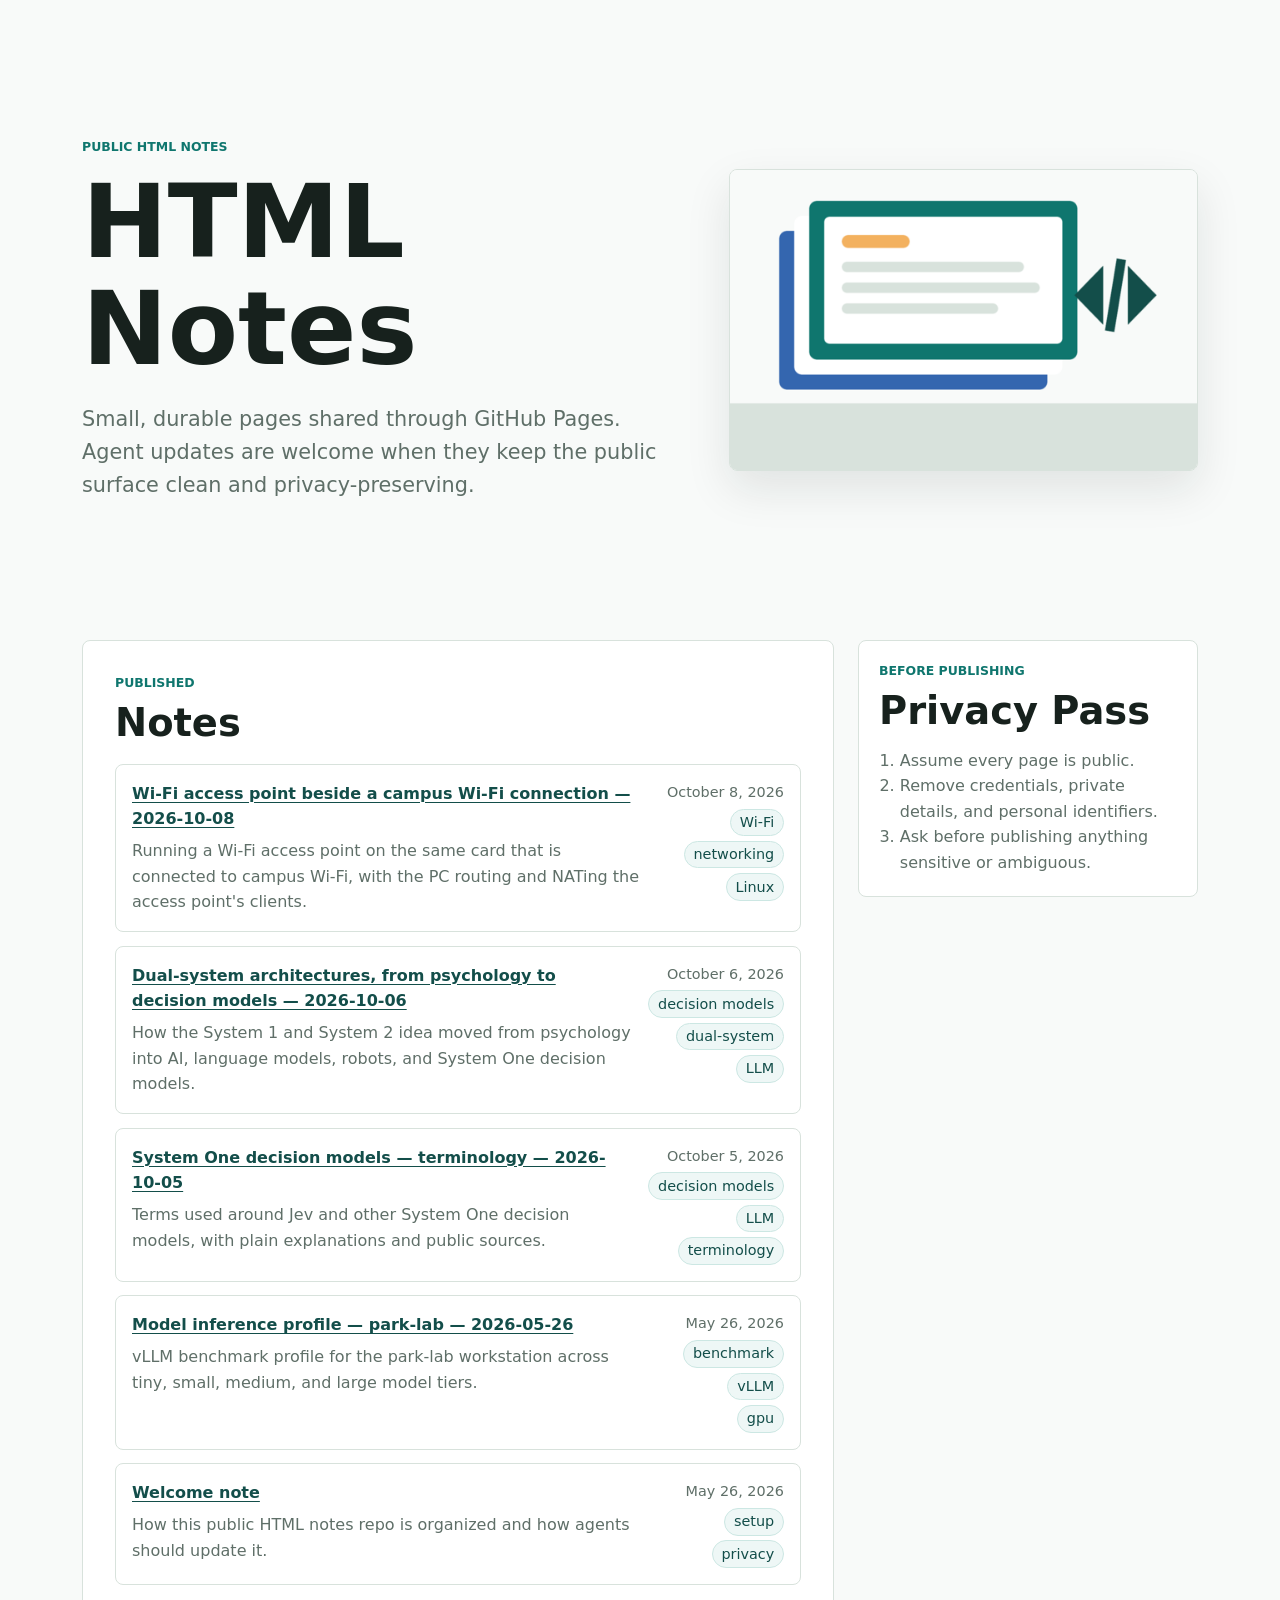
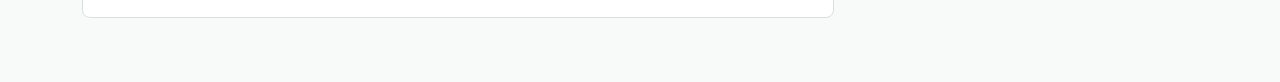
==== index.html @ f221ca8e "Add Wi-Fi access point beside campus Wi-Fi note Co-Authored-By: Claude Opus 5.5 <noreply@anthropic.c" ====
<!doctype html>
<html lang="en">
  <head>
    <meta charset="utf-8">
    <meta name="viewport" content="width=device-width, initial-scale=1">
    <title>HTML Notes</title>
    <meta
      name="description"
      content="A public collection of static HTML notes maintained by humans and agents."
    >
    <link rel="stylesheet" href="assets/styles.css">
  </head>
  <body>
    <header class="site-header">
      <div class="header-copy">
        <p class="eyebrow">Public HTML notes</p>
        <h1>HTML Notes</h1>
        <p class="intro">
          Small, durable pages shared through GitHub Pages. Agent updates are welcome
          when they keep the public surface clean and privacy-preserving.
        </p>
      </div>
      <img
        class="cover-art"
        src="assets/notes-cover.png"
        width="560"
        height="360"
        alt="Layered note cards with HTML brackets"
      >
    </header>

    <main class="page-shell">
      <section class="notes-section" aria-labelledby="notes-heading">
        <div class="section-heading">
          <p class="eyebrow">Published</p>
          <h2 id="notes-heading">Notes</h2>
        </div>

        <article class="note-card">
          <div>
            <a href="notes/wifi-ap-beside-campus-wifi-2026-10-08.html">
              Wi-Fi access point beside a campus Wi-Fi connection &mdash; 2026-10-08
            </a>
            <p>
              Running a Wi-Fi access point on the same card that is connected to campus
              Wi-Fi, with the PC routing and NATing the access point's clients.
            </p>
          </div>
          <div class="note-meta">
            <time datetime="2026-10-08">October 8, 2026</time>
            <span>Wi-Fi</span>
            <span>networking</span>
            <span>Linux</span>
          </div>
        </article>

        <article class="note-card">
          <div>
            <a href="notes/dual-system-architectures-2026-10-06.html">
              Dual-system architectures, from psychology to decision models &mdash; 2026-10-06
            </a>
            <p>
              How the System 1 and System 2 idea moved from psychology into AI, language
              models, robots, and System One decision models.
            </p>
          </div>
          <div class="note-meta">
            <time datetime="2026-10-06">October 6, 2026</time>
            <span>decision models</span>
            <span>dual-system</span>
            <span>LLM</span>
          </div>
        </article>

        <article class="note-card">
          <div>
            <a href="notes/system-one-decision-models-terminology-2026-10-05.html">
              System One decision models &mdash; terminology &mdash; 2026-10-05
            </a>
            <p>
              Terms used around Jev and other System One decision models, with plain
              explanations and public sources.
            </p>
          </div>
          <div class="note-meta">
            <time datetime="2026-10-05">October 5, 2026</time>
            <span>decision models</span>
            <span>LLM</span>
            <span>terminology</span>
          </div>
        </article>

        <article class="note-card">
          <div>
            <a href="notes/model-inference-profile-park-lab-2026-05-26.html">
              Model inference profile &mdash; park-lab &mdash; 2026-05-26
            </a>
            <p>
              vLLM benchmark profile for the park-lab workstation across tiny,
              small, medium, and large model tiers.
            </p>
          </div>
          <div class="note-meta">
            <time datetime="2026-05-26">May 26, 2026</time>
            <span>benchmark</span>
            <span>vLLM</span>
            <span>gpu</span>
          </div>
        </article>

        <article class="note-card">
          <div>
            <a href="notes/welcome.html">Welcome note</a>
            <p>
              How this public HTML notes repo is organized and how agents should
              update it.
            </p>
          </div>
          <div class="note-meta">
            <time datetime="2026-05-26">May 26, 2026</time>
            <span>setup</span>
            <span>privacy</span>
          </div>
        </article>
      </section>

      <aside class="rules-panel" aria-labelledby="rules-heading">
        <p class="eyebrow">Before publishing</p>
        <h2 id="rules-heading">Privacy Pass</h2>
        <ol>
          <li>Assume every page is public.</li>
          <li>Remove credentials, private details, and personal identifiers.</li>
          <li>Ask before publishing anything sensitive or ambiguous.</li>
        </ol>
      </aside>
    </main>
  </body>
</html>
---- assets/styles.css ----
:root {
  color-scheme: light;
  --bg: #f8faf9;
  --surface: #ffffff;
  --ink: #17211d;
  --muted: #5f6f68;
  --line: #d8e2dc;
  --accent: #0f766e;
  --accent-strong: #134e4a;
  --warm: #f3b15f;
  --blue: #3466af;
  --shadow: 0 18px 45px rgba(23, 33, 29, 0.1);
}

* {
  box-sizing: border-box;
}

body {
  margin: 0;
  background: var(--bg);
  color: var(--ink);
  font-family:
    Inter, ui-sans-serif, system-ui, -apple-system, BlinkMacSystemFont, "Segoe UI",
    sans-serif;
  line-height: 1.6;
}

a {
  color: var(--accent-strong);
  font-weight: 700;
  text-decoration-thickness: 0.08em;
  text-underline-offset: 0.18em;
}

code {
  background: #edf4f1;
  border: 1px solid var(--line);
  border-radius: 4px;
  color: #23312c;
  font-size: 0.95em;
  padding: 0.05rem 0.28rem;
}

.site-header {
  align-items: center;
  display: grid;
  gap: clamp(1.5rem, 4vw, 4rem);
  grid-template-columns: minmax(0, 1fr) minmax(260px, 42%);
  margin: 0 auto;
  max-width: 1180px;
  min-height: min(640px, 86vh);
  padding: clamp(2rem, 6vw, 5rem) clamp(1rem, 5vw, 2rem);
}

.header-copy {
  max-width: 720px;
}

.eyebrow {
  color: var(--accent);
  font-size: 0.78rem;
  font-weight: 800;
  letter-spacing: 0;
  margin: 0 0 0.65rem;
  text-transform: uppercase;
}

h1,
h2 {
  line-height: 1.05;
  margin: 0;
}

h1 {
  font-size: clamp(3rem, 8vw, 7rem);
}

h2 {
  font-size: clamp(1.65rem, 3vw, 2.5rem);
}

.intro {
  color: var(--muted);
  font-size: clamp(1.05rem, 2vw, 1.3rem);
  margin: 1.25rem 0 0;
  max-width: 58ch;
}

.cover-art {
  aspect-ratio: 14 / 9;
  border: 1px solid var(--line);
  border-radius: 8px;
  box-shadow: var(--shadow);
  display: block;
  height: auto;
  object-fit: cover;
  width: 100%;
}

.page-shell {
  display: grid;
  gap: 1.5rem;
  grid-template-columns: minmax(0, 1fr) minmax(260px, 340px);
  margin: 0 auto;
  max-width: 1180px;
  padding: 0 clamp(1rem, 5vw, 2rem) 4rem;
}

.notes-section,
.rules-panel,
.note-article {
  background: var(--surface);
  border: 1px solid var(--line);
  border-radius: 8px;
}

.notes-section {
  padding: clamp(1.25rem, 3vw, 2rem);
}

.section-heading {
  margin-bottom: 1.25rem;
}

.note-card {
  align-items: start;
  border: 1px solid var(--line);
  border-radius: 8px;
  display: grid;
  gap: 1rem;
  grid-template-columns: minmax(0, 1fr) auto;
  padding: 1rem;
}

.note-card + .note-card {
  margin-top: 0.85rem;
}

.note-card p {
  color: var(--muted);
  margin: 0.4rem 0 0;
}

.note-meta {
  align-items: end;
  color: var(--muted);
  display: flex;
  flex-direction: column;
  font-size: 0.9rem;
  gap: 0.3rem;
  min-width: 8rem;
}

.note-meta span {
  background: #eef7f6;
  border: 1px solid #cce7e3;
  border-radius: 999px;
  color: var(--accent-strong);
  padding: 0.08rem 0.55rem;
}

.rules-panel {
  align-self: start;
  padding: 1.25rem;
}

.rules-panel ol {
  color: var(--muted);
  margin: 1rem 0 0;
  padding-left: 1.3rem;
}

.note-page {
  margin: 0 auto;
  max-width: 860px;
  padding: clamp(1rem, 5vw, 2.5rem);
}

.note-page-wide {
  max-width: 1180px;
}

.note-nav {
  margin-bottom: 1rem;
}

.note-article {
  padding: clamp(1.25rem, 4vw, 2.5rem);
}

.note-article header {
  border-bottom: 1px solid var(--line);
  margin-bottom: 2rem;
  padding-bottom: 1.5rem;
}

.note-article time,
.note-dek {
  color: var(--muted);
}

.note-dek {
  font-size: 1.1rem;
  margin: 1rem 0;
}

.note-article section + section {
  margin-top: 1.75rem;
}

.table-wrap {
  border: 1px solid var(--line);
  border-radius: 8px;
  margin-top: 1rem;
  max-width: 100%;
  overflow-x: auto;
}

table {
  border-collapse: collapse;
  font-size: 0.9rem;
  min-width: 1120px;
  width: 100%;
}

th,
td {
  border-bottom: 1px solid var(--line);
  padding: 0.55rem 0.7rem;
  text-align: left;
  white-space: nowrap;
}

th {
  background: #eef7f6;
  color: var(--accent-strong);
  font-size: 0.78rem;
  font-weight: 800;
}

td {
  color: #25332f;
}

tbody tr:nth-child(even) {
  background: #fbfdfc;
}

.status-ok,
.status-fail {
  border-radius: 999px;
  display: inline-block;
  font-weight: 800;
  padding: 0.05rem 0.5rem;
}

.status-ok {
  background: #e7f6ec;
  color: #17613a;
}

.status-fail {
  background: #fff1e6;
  color: #9a3412;
}

@media (max-width: 760px) {
  .site-header,
  .page-shell,
  .note-card {
    grid-template-columns: 1fr;
  }

  .site-header {
    min-height: auto;
  }

  .note-meta {
    align-items: start;
    flex-direction: row;
    flex-wrap: wrap;
  }
}
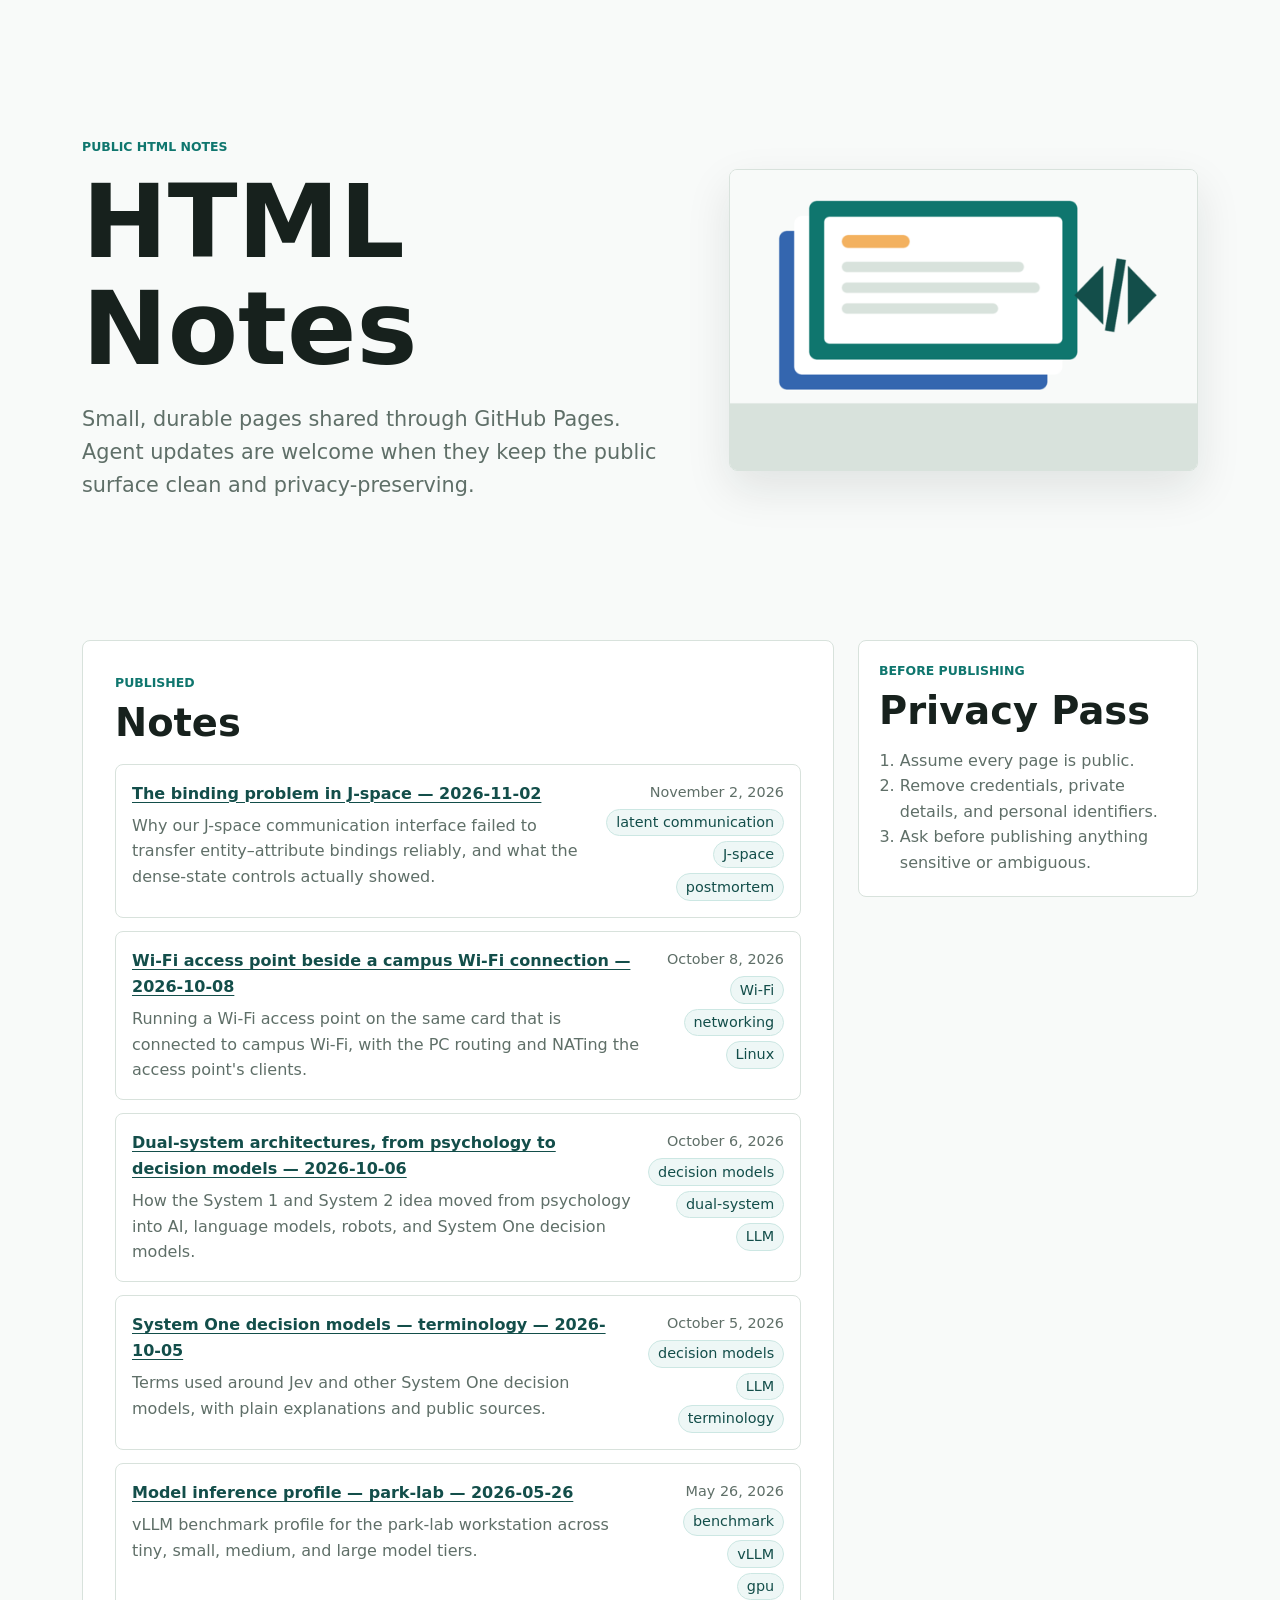
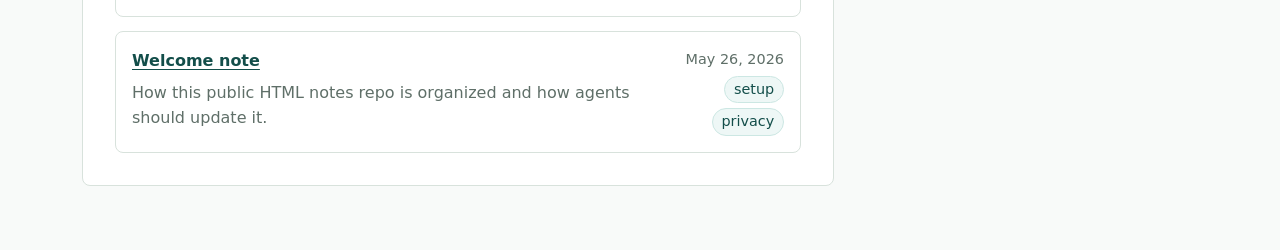
==== commit d4150531: "Publish J-space latent communication postmortem" ====
--- a/index.html
+++ b/index.html
@@ -35,6 +35,24 @@
           <p class="eyebrow">Published</p>
           <h2 id="notes-heading">Notes</h2>
         </div>
+
+        <article class="note-card">
+          <div>
+            <a href="notes/j-space-latent-communication-postmortem-2026-11-02.html">
+              The binding problem in J-space &mdash; 2026-11-02
+            </a>
+            <p>
+              Why our J-space communication interface failed to transfer entity–attribute
+              bindings reliably, and what the dense-state controls actually showed.
+            </p>
+          </div>
+          <div class="note-meta">
+            <time datetime="2026-11-02">November 2, 2026</time>
+            <span>latent communication</span>
+            <span>J-space</span>
+            <span>postmortem</span>
+          </div>
+        </article>
 
         <article class="note-card">
           <div>
--- a/assets/styles.css
+++ b/assets/styles.css
@@ -282,3 +282,39 @@
     flex-wrap: wrap;
   }
 }
+
+/* Keep research-note tables readable within the existing article layout. */
+.compact-table {
+  min-width: 0;
+}
+
+.compact-table caption {
+  color: var(--muted);
+  padding: 0.65rem;
+  text-align: left;
+}
+
+.compact-table th,
+.compact-table td {
+  vertical-align: top;
+  white-space: normal;
+}
+
+.jspace-note pre {
+  background: #edf4f1;
+  border: 1px solid var(--line);
+  border-radius: 8px;
+  padding: 1rem;
+  white-space: pre-wrap;
+}
+
+.jspace-note pre code {
+  background: transparent;
+  border: 0;
+  padding: 0;
+}
+
+.jspace-note h1 {
+  font-size: clamp(2.5rem, 6vw, 4.25rem);
+  text-wrap: balance;
+}
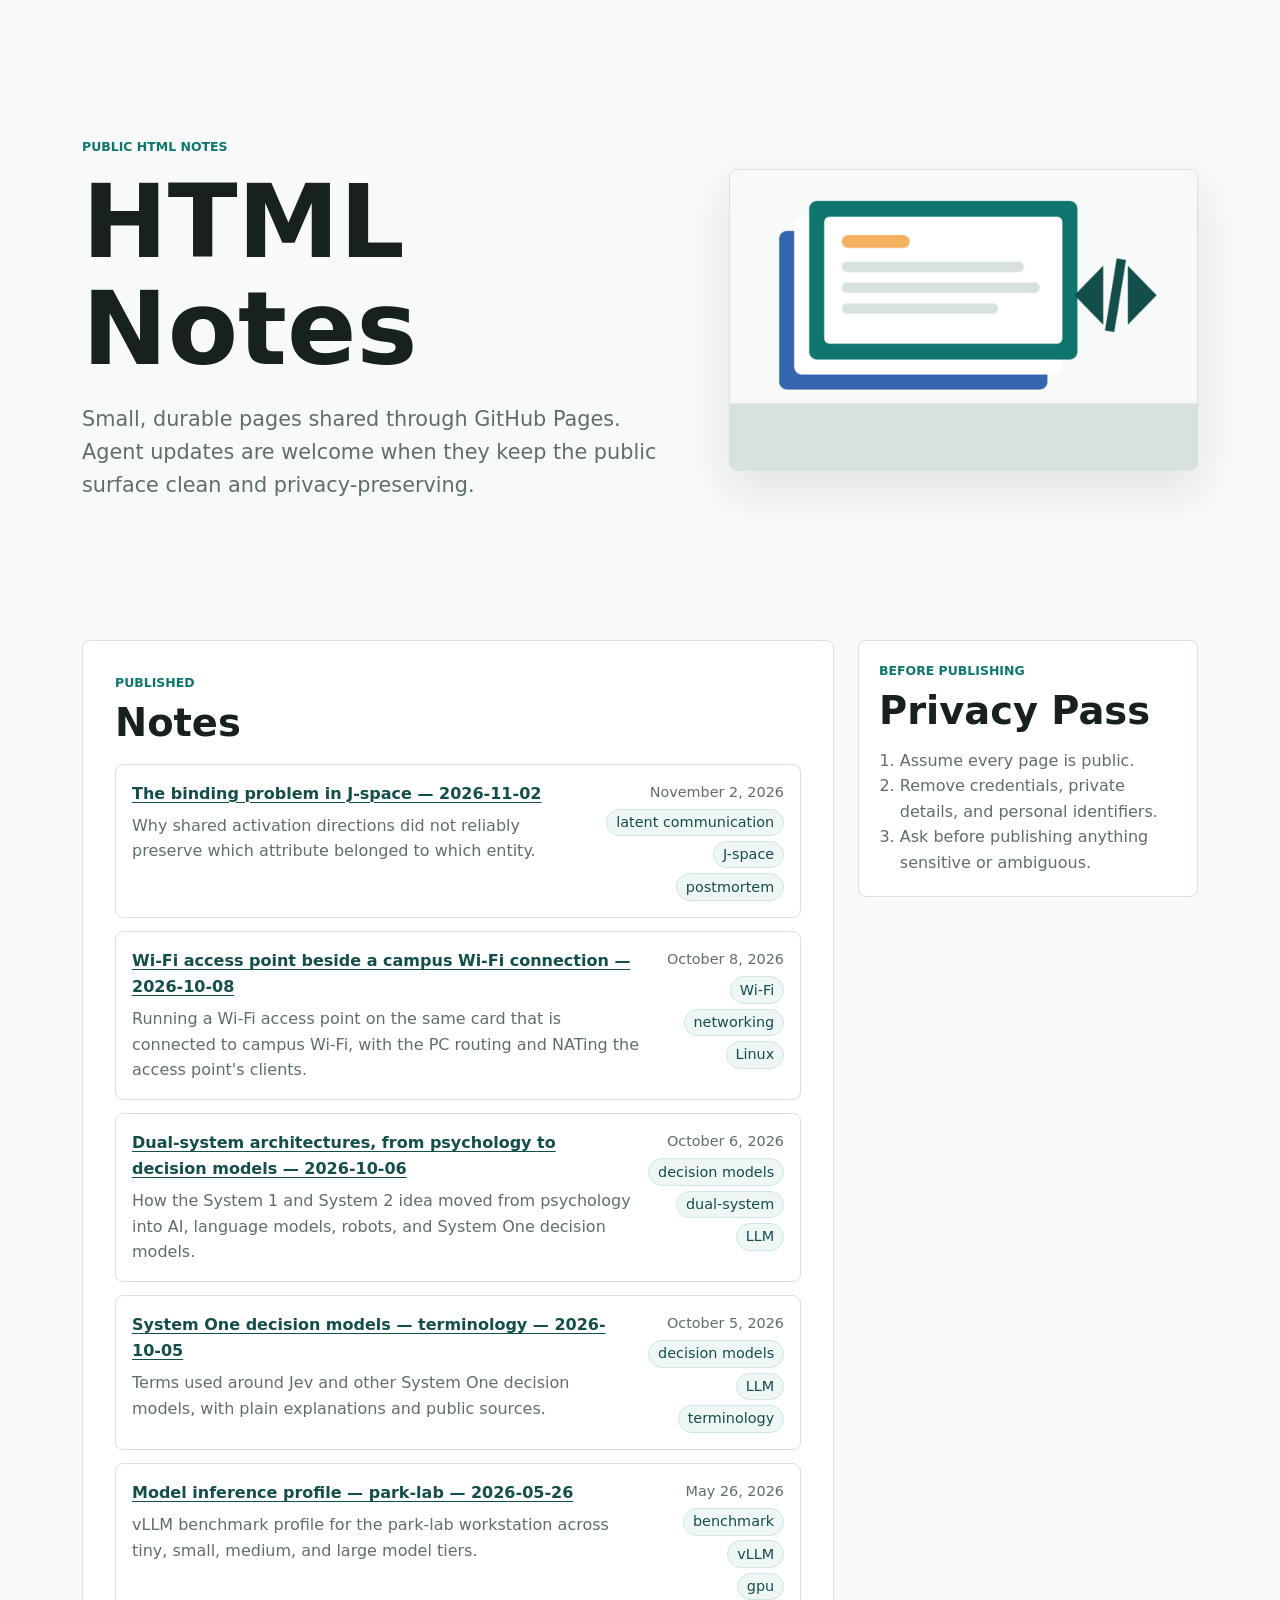
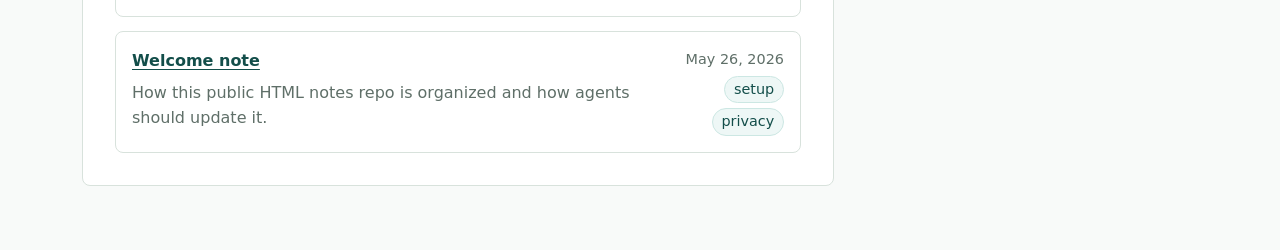
==== commit c6b13eac: "Focus J-space postmortem on entity–attribute binding" ====
--- a/index.html
+++ b/index.html
@@ -42,8 +42,8 @@
               The binding problem in J-space &mdash; 2026-11-02
             </a>
             <p>
-              Why our J-space communication interface failed to transfer entity–attribute
-              bindings reliably, and what the dense-state controls actually showed.
+              Why shared activation directions did not reliably preserve which attribute
+              belonged to which entity.
             </p>
           </div>
           <div class="note-meta">
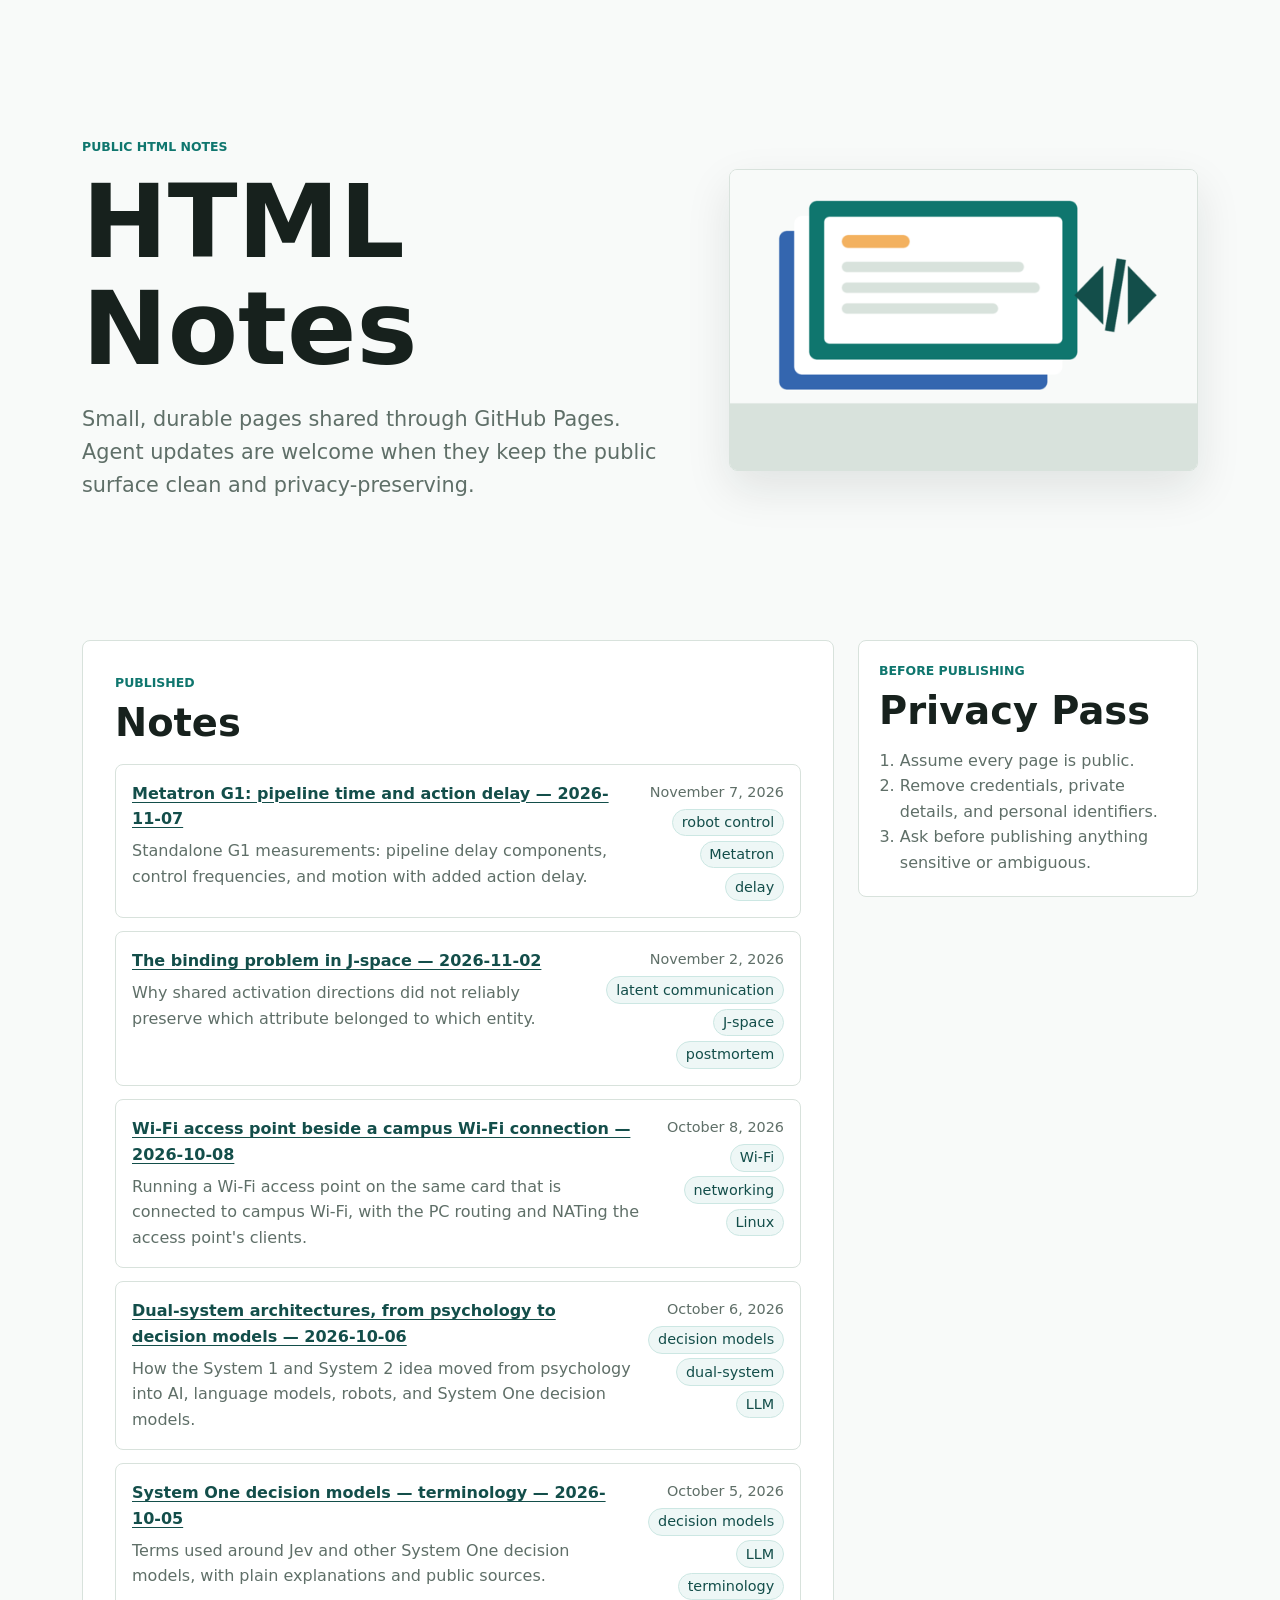
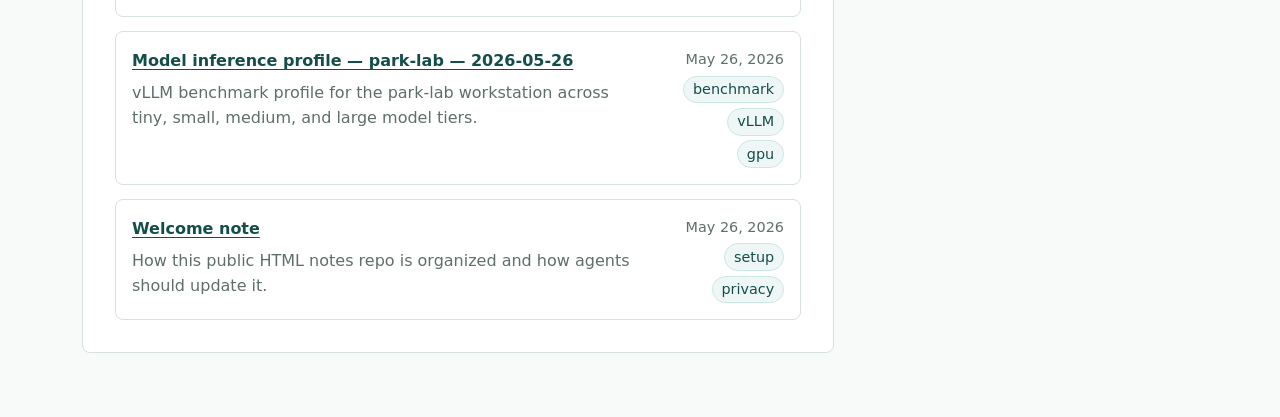
==== commit f5257230: "Record standalone Metatron G1 pipeline and action delay measurements" ====
--- a/index.html
+++ b/index.html
@@ -35,6 +35,20 @@
           <p class="eyebrow">Published</p>
           <h2 id="notes-heading">Notes</h2>
         </div>
+
+        <article class="note-card">
+          <div>
+            <a href="notes/metatron-g1-pipeline-delay-2026-11-07.html">Metatron G1: pipeline time and action delay &mdash; 2026-11-07</a>
+            <p>Standalone G1 measurements: pipeline delay components, control frequencies,
+              and motion with added action delay.</p>
+          </div>
+          <div class="note-meta">
+            <time datetime="2026-11-07">November 7, 2026</time>
+            <span>robot control</span>
+            <span>Metatron</span>
+            <span>delay</span>
+          </div>
+        </article>
 
         <article class="note-card">
           <div>
--- a/assets/styles.css
+++ b/assets/styles.css
@@ -318,3 +318,20 @@
   font-size: clamp(2.5rem, 6vw, 4.25rem);
   text-wrap: balance;
 }
+
+/* Standalone robot timing note. */
+.timing-note h1 {
+  font-size: clamp(2.4rem, 6vw, 4.25rem);
+  text-wrap: balance;
+}
+
+.timing-note code {
+  overflow-wrap: anywhere;
+}
+
+.pipeline-flow {
+  background: #edf4f1;
+  border: 1px solid var(--line);
+  border-radius: 8px;
+  padding: 1rem;
+}
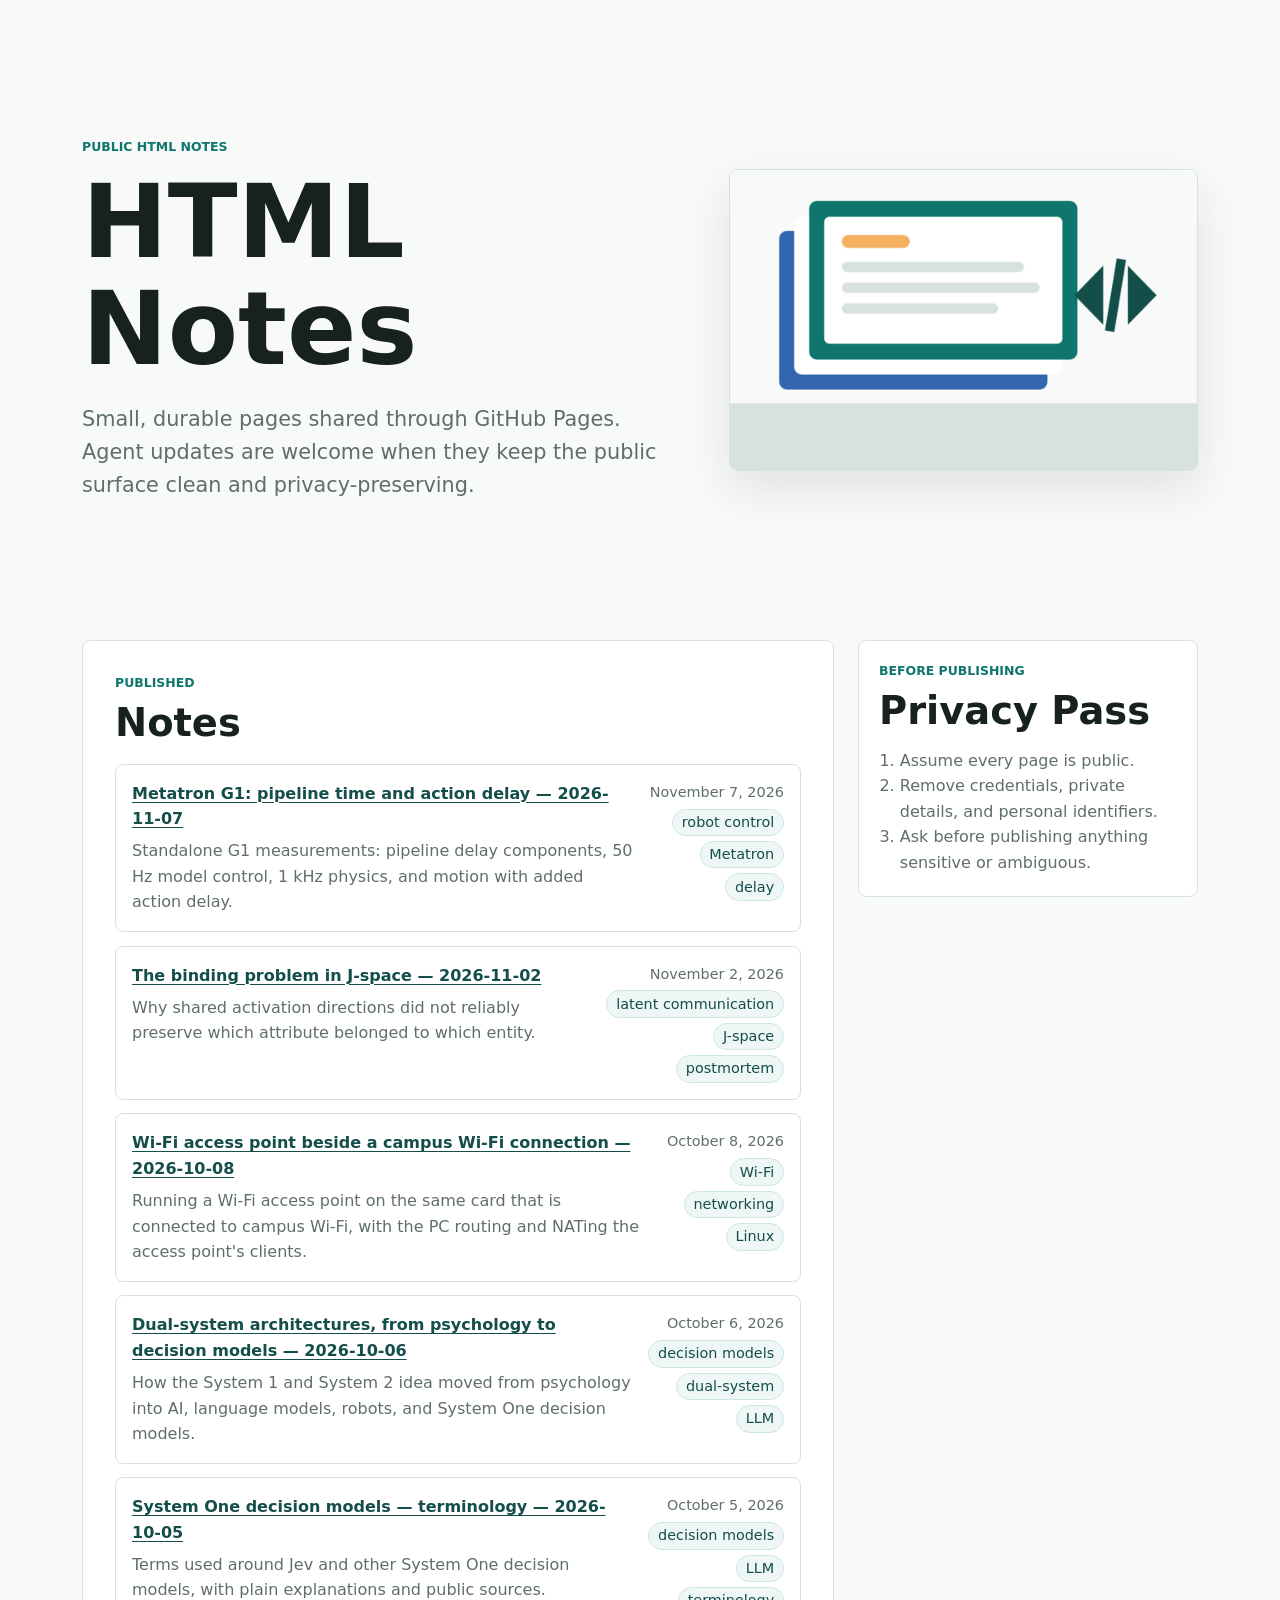
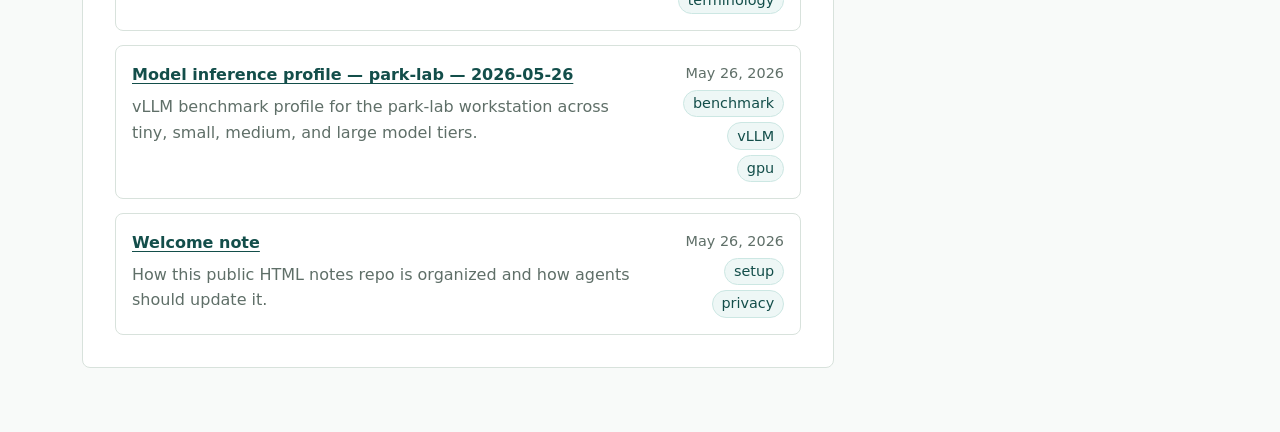
==== commit 5349a8c9: "Clarify model action frequency and physics queue checks" ====
--- a/index.html
+++ b/index.html
@@ -39,8 +39,8 @@
         <article class="note-card">
           <div>
             <a href="notes/metatron-g1-pipeline-delay-2026-11-07.html">Metatron G1: pipeline time and action delay &mdash; 2026-11-07</a>
-            <p>Standalone G1 measurements: pipeline delay components, control frequencies,
-              and motion with added action delay.</p>
+            <p>Standalone G1 measurements: pipeline delay components, 50 Hz model control,
+              1 kHz physics, and motion with added action delay.</p>
           </div>
           <div class="note-meta">
             <time datetime="2026-11-07">November 7, 2026</time>
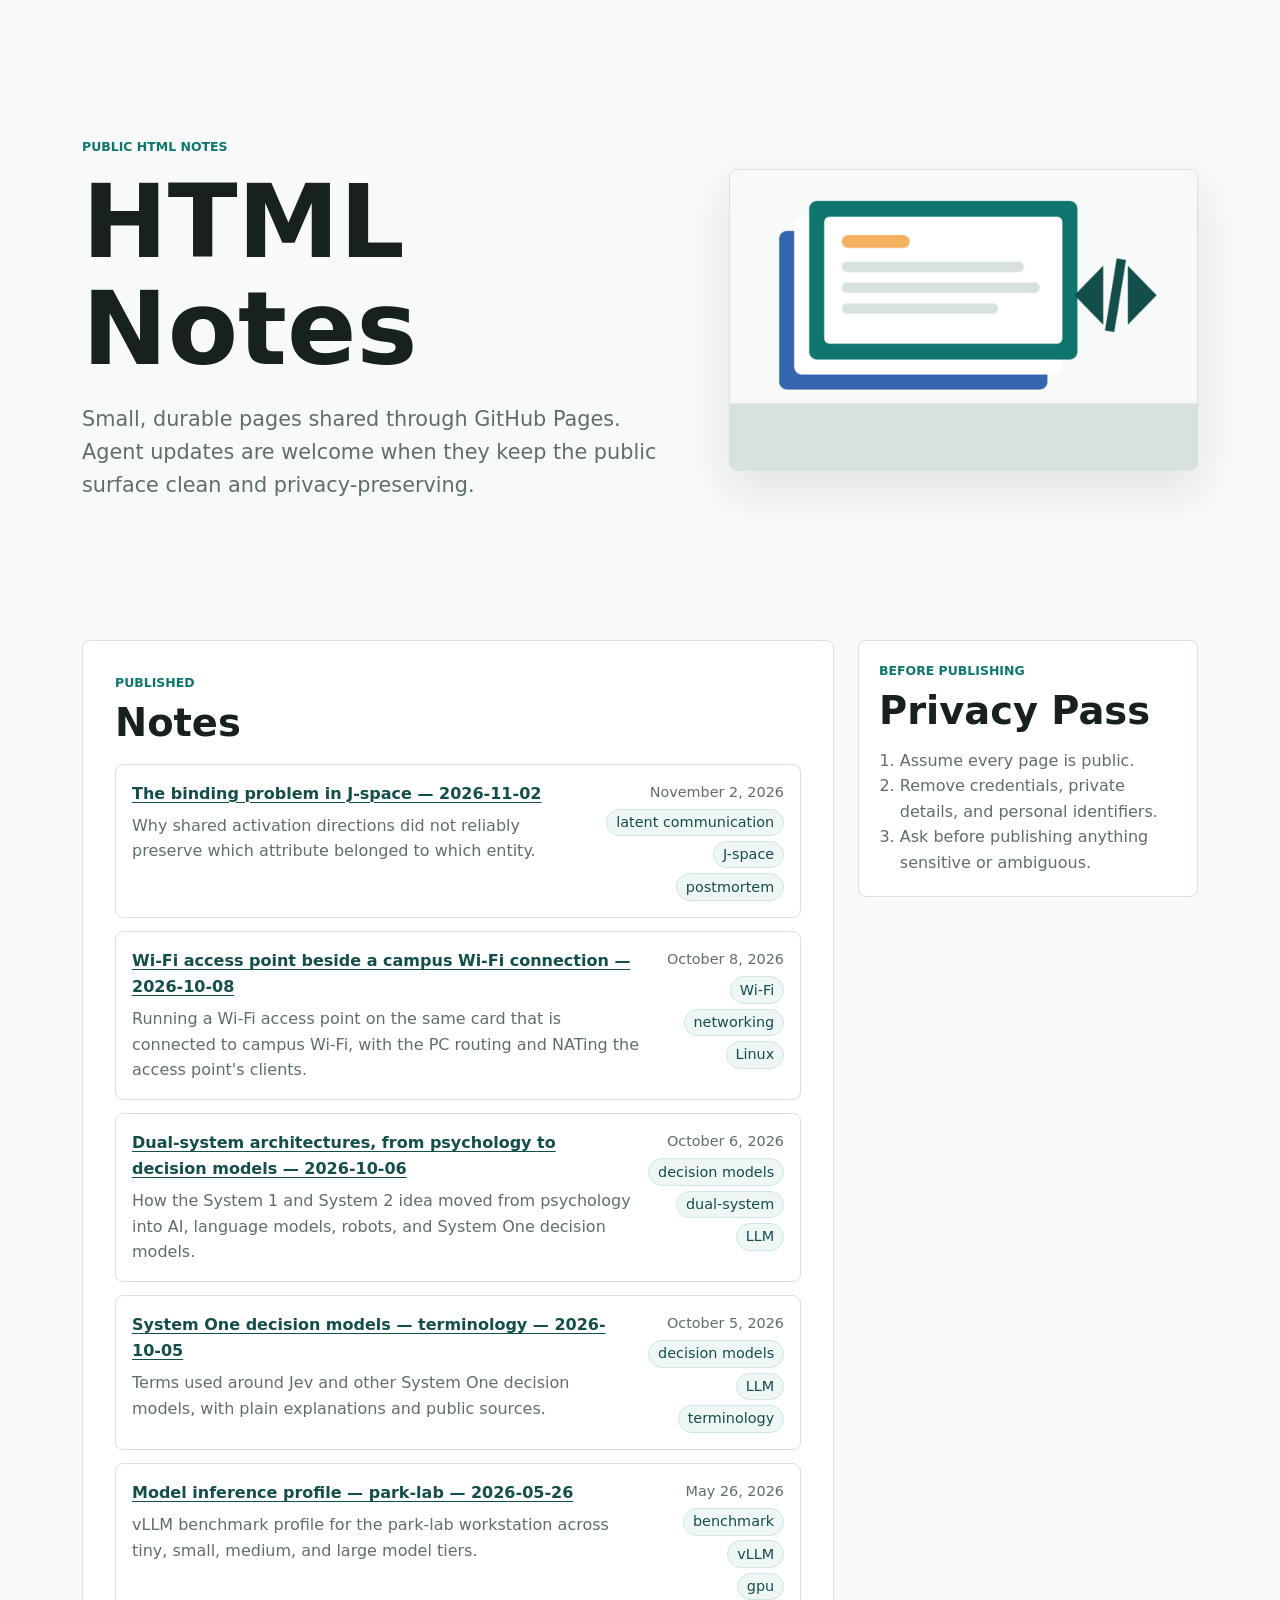
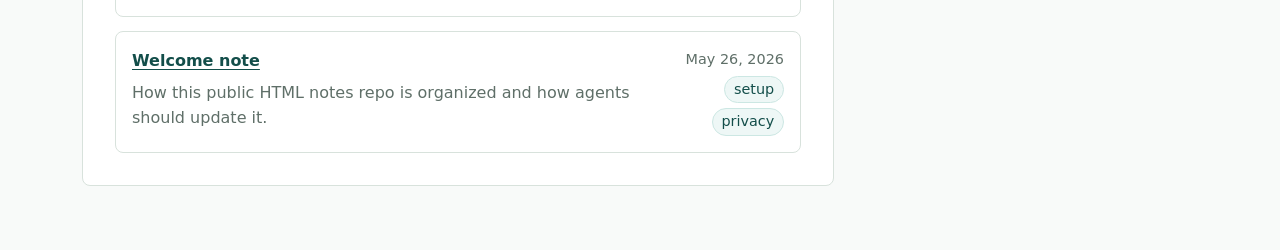
==== commit f12a0b27: "Remove superseded robot simulation note and data" ====
--- a/index.html
+++ b/index.html
@@ -35,20 +35,6 @@
           <p class="eyebrow">Published</p>
           <h2 id="notes-heading">Notes</h2>
         </div>
-
-        <article class="note-card">
-          <div>
-            <a href="notes/metatron-g1-pipeline-delay-2026-11-07.html">Metatron G1: pipeline time and action delay &mdash; 2026-11-07</a>
-            <p>Standalone G1 measurements: pipeline delay components, 50 Hz model control,
-              1 kHz physics, and motion with added action delay.</p>
-          </div>
-          <div class="note-meta">
-            <time datetime="2026-11-07">November 7, 2026</time>
-            <span>robot control</span>
-            <span>Metatron</span>
-            <span>delay</span>
-          </div>
-        </article>
 
         <article class="note-card">
           <div>
--- a/assets/styles.css
+++ b/assets/styles.css
@@ -319,19 +319,3 @@
   text-wrap: balance;
 }
 
-/* Standalone robot timing note. */
-.timing-note h1 {
-  font-size: clamp(2.4rem, 6vw, 4.25rem);
-  text-wrap: balance;
-}
-
-.timing-note code {
-  overflow-wrap: anywhere;
-}
-
-.pipeline-flow {
-  background: #edf4f1;
-  border: 1px solid var(--line);
-  border-radius: 8px;
-  padding: 1rem;
-}
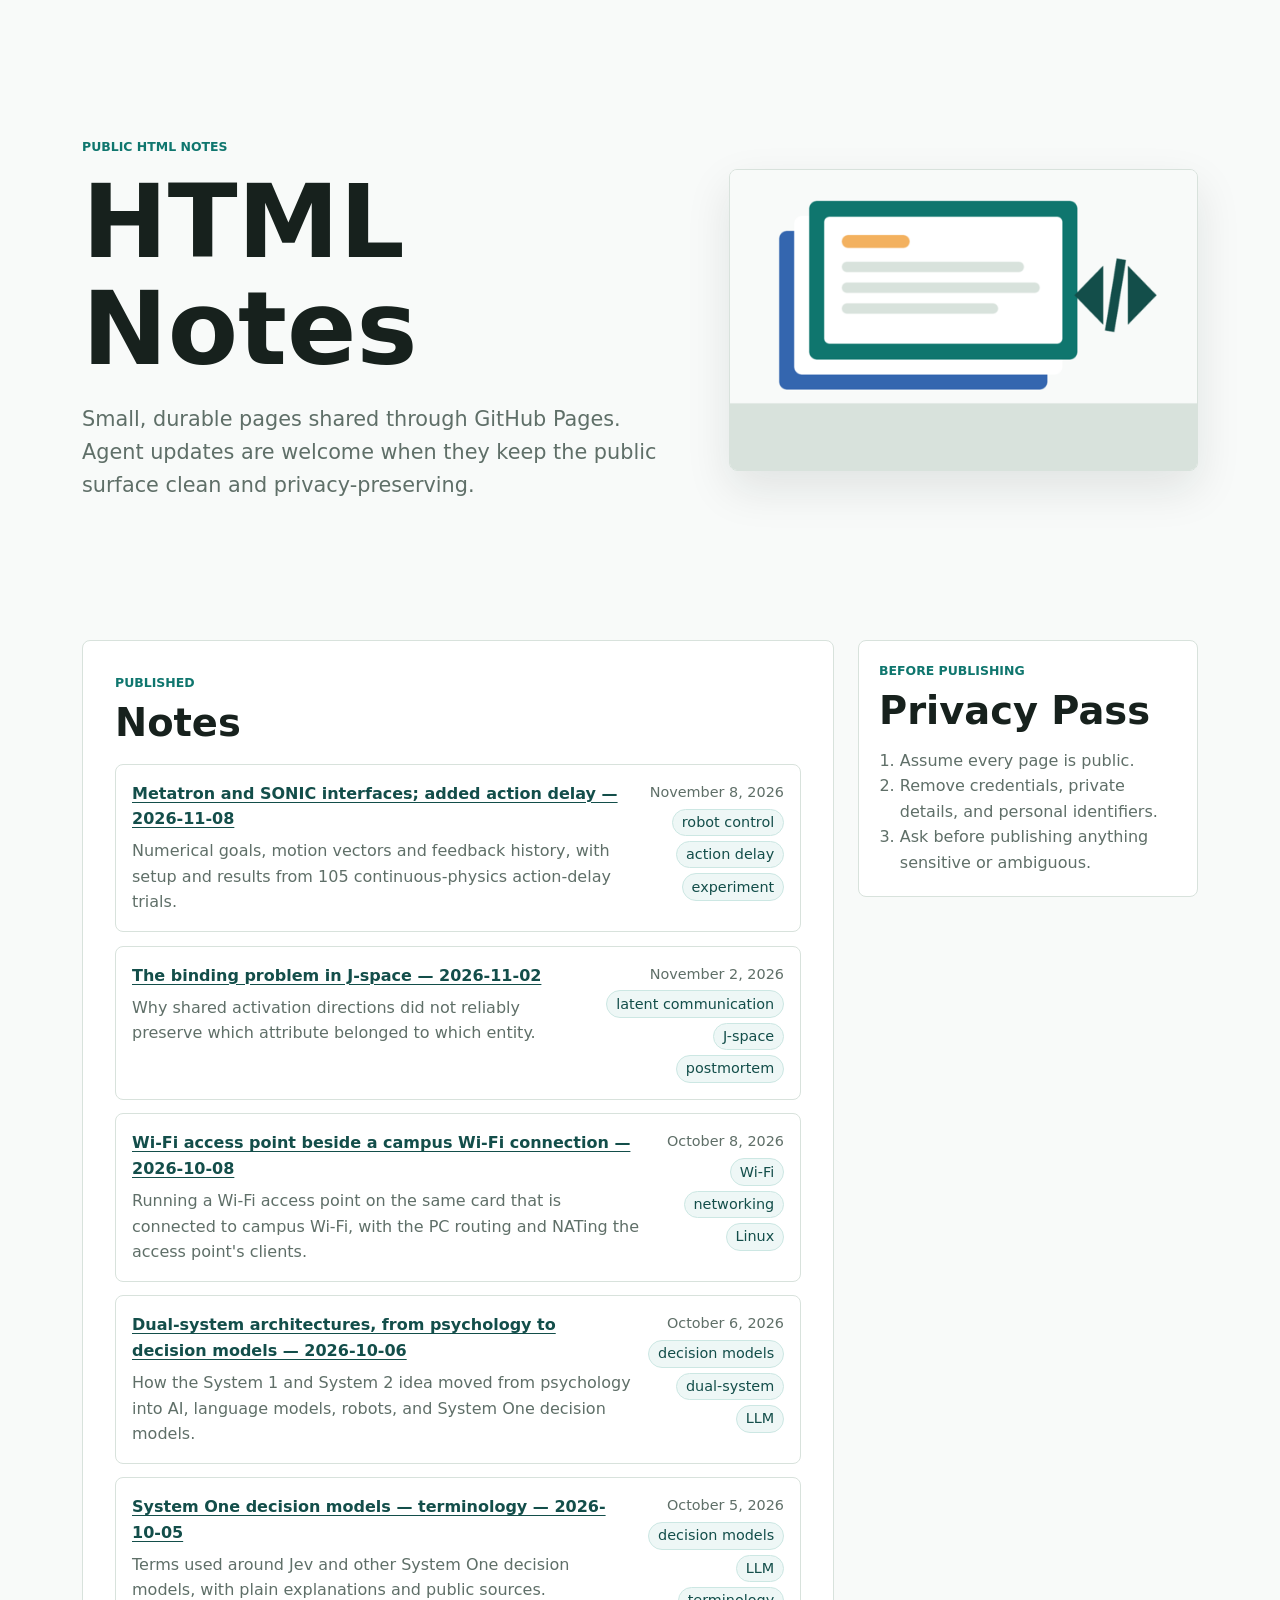
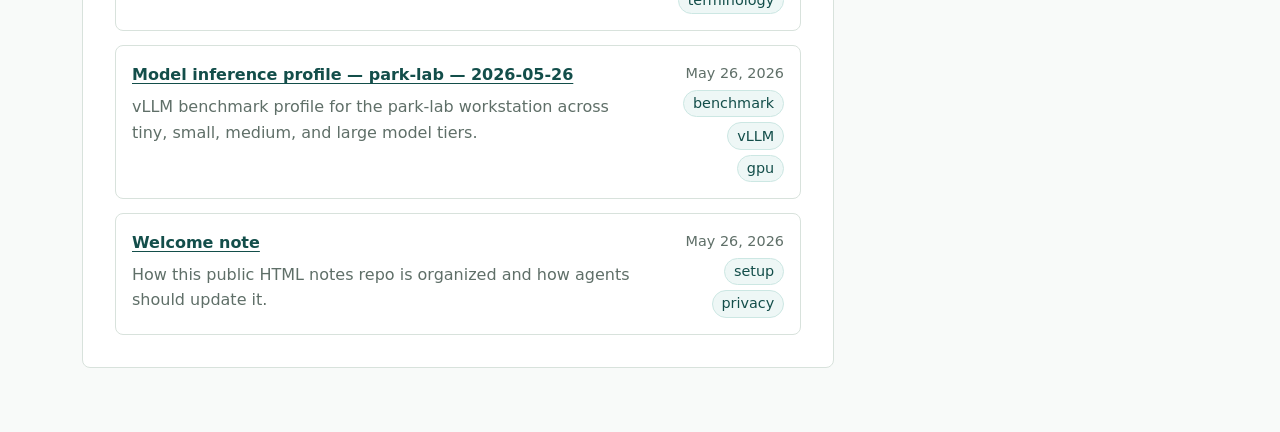
==== commit fe631245: "Record humanoid control interfaces and 105-trial action-delay results" ====
--- a/index.html
+++ b/index.html
@@ -35,6 +35,17 @@
           <p class="eyebrow">Published</p>
           <h2 id="notes-heading">Notes</h2>
         </div>
+
+        <article class="note-card">
+          <div>
+            <a href="notes/metatron-sonic-interfaces-action-delay-2026-11-08.html">Metatron and SONIC interfaces; added action delay &mdash; 2026-11-08</a>
+            <p>Numerical goals, motion vectors and feedback history, with setup and results from 105 continuous-physics action-delay trials.</p>
+          </div>
+          <div class="note-meta">
+            <time datetime="2026-11-08">November 8, 2026</time>
+            <span>robot control</span><span>action delay</span><span>experiment</span>
+          </div>
+        </article>
 
         <article class="note-card">
           <div>
--- a/assets/styles.css
+++ b/assets/styles.css
@@ -319,3 +319,13 @@
   text-wrap: balance;
 }
 
+/* Control notes retain readable code, figures and tables on small screens. */
+.control-note h1 { font-size: clamp(2.2rem, 5vw, 4rem); text-wrap: balance; }
+.control-note h3 { line-height: 1.25; margin: 1.4rem 0 0.6rem; }
+.control-note pre { background: #edf4f1; border: 1px solid var(--line); border-radius: 8px; padding: 1rem; overflow-x: auto; }
+.control-note pre code { background: transparent; border: 0; padding: 0; }
+.control-note figure { margin: 1.25rem 0; }
+.control-note figure img { display: block; width: 100%; height: auto; border: 1px solid var(--line); border-radius: 8px; }
+.control-note figcaption { color: var(--muted); font-size: 0.9rem; margin-top: 0.6rem; }
+.control-note .table-wrap { margin-bottom: 1.2rem; }
+.control-note td, .control-note th { overflow-wrap: anywhere; }
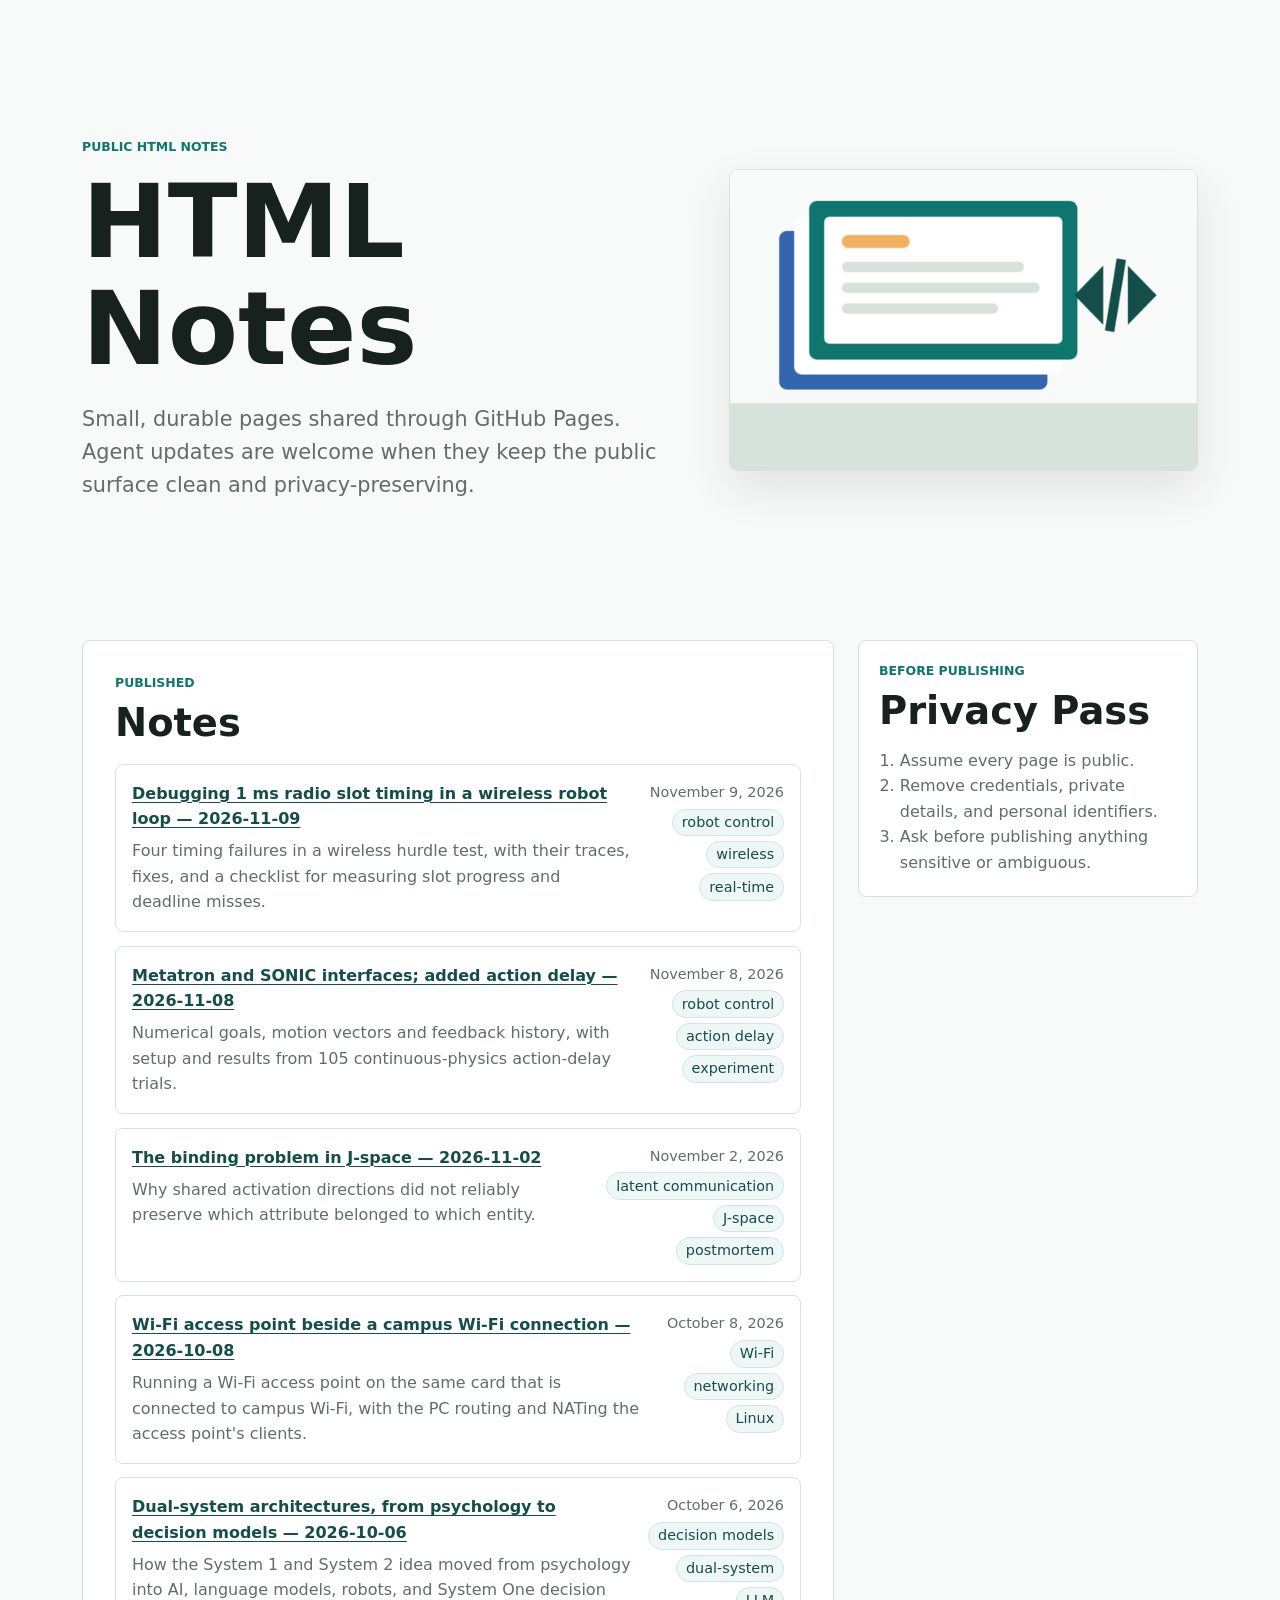
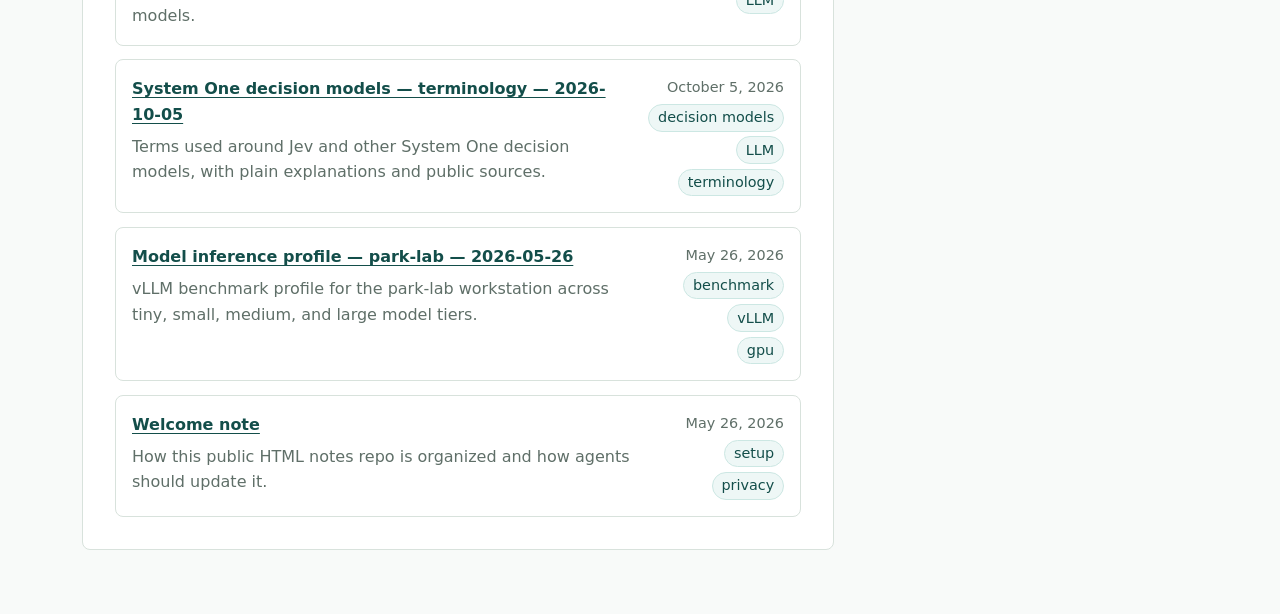
==== commit 4c8bfbfd: "Document wireless radio slot timing diagnosis" ====
--- a/index.html
+++ b/index.html
@@ -35,6 +35,17 @@
           <p class="eyebrow">Published</p>
           <h2 id="notes-heading">Notes</h2>
         </div>
+
+        <article class="note-card">
+          <div>
+            <a href="notes/debugging-radio-slot-timing-2026-11-09.html">Debugging 1 ms radio slot timing in a wireless robot loop &mdash; 2026-11-09</a>
+            <p>Four timing failures in a wireless hurdle test, with their traces, fixes, and a checklist for measuring slot progress and deadline misses.</p>
+          </div>
+          <div class="note-meta">
+            <time datetime="2026-11-09">November 9, 2026</time>
+            <span>robot control</span><span>wireless</span><span>real-time</span>
+          </div>
+        </article>
 
         <article class="note-card">
           <div>
